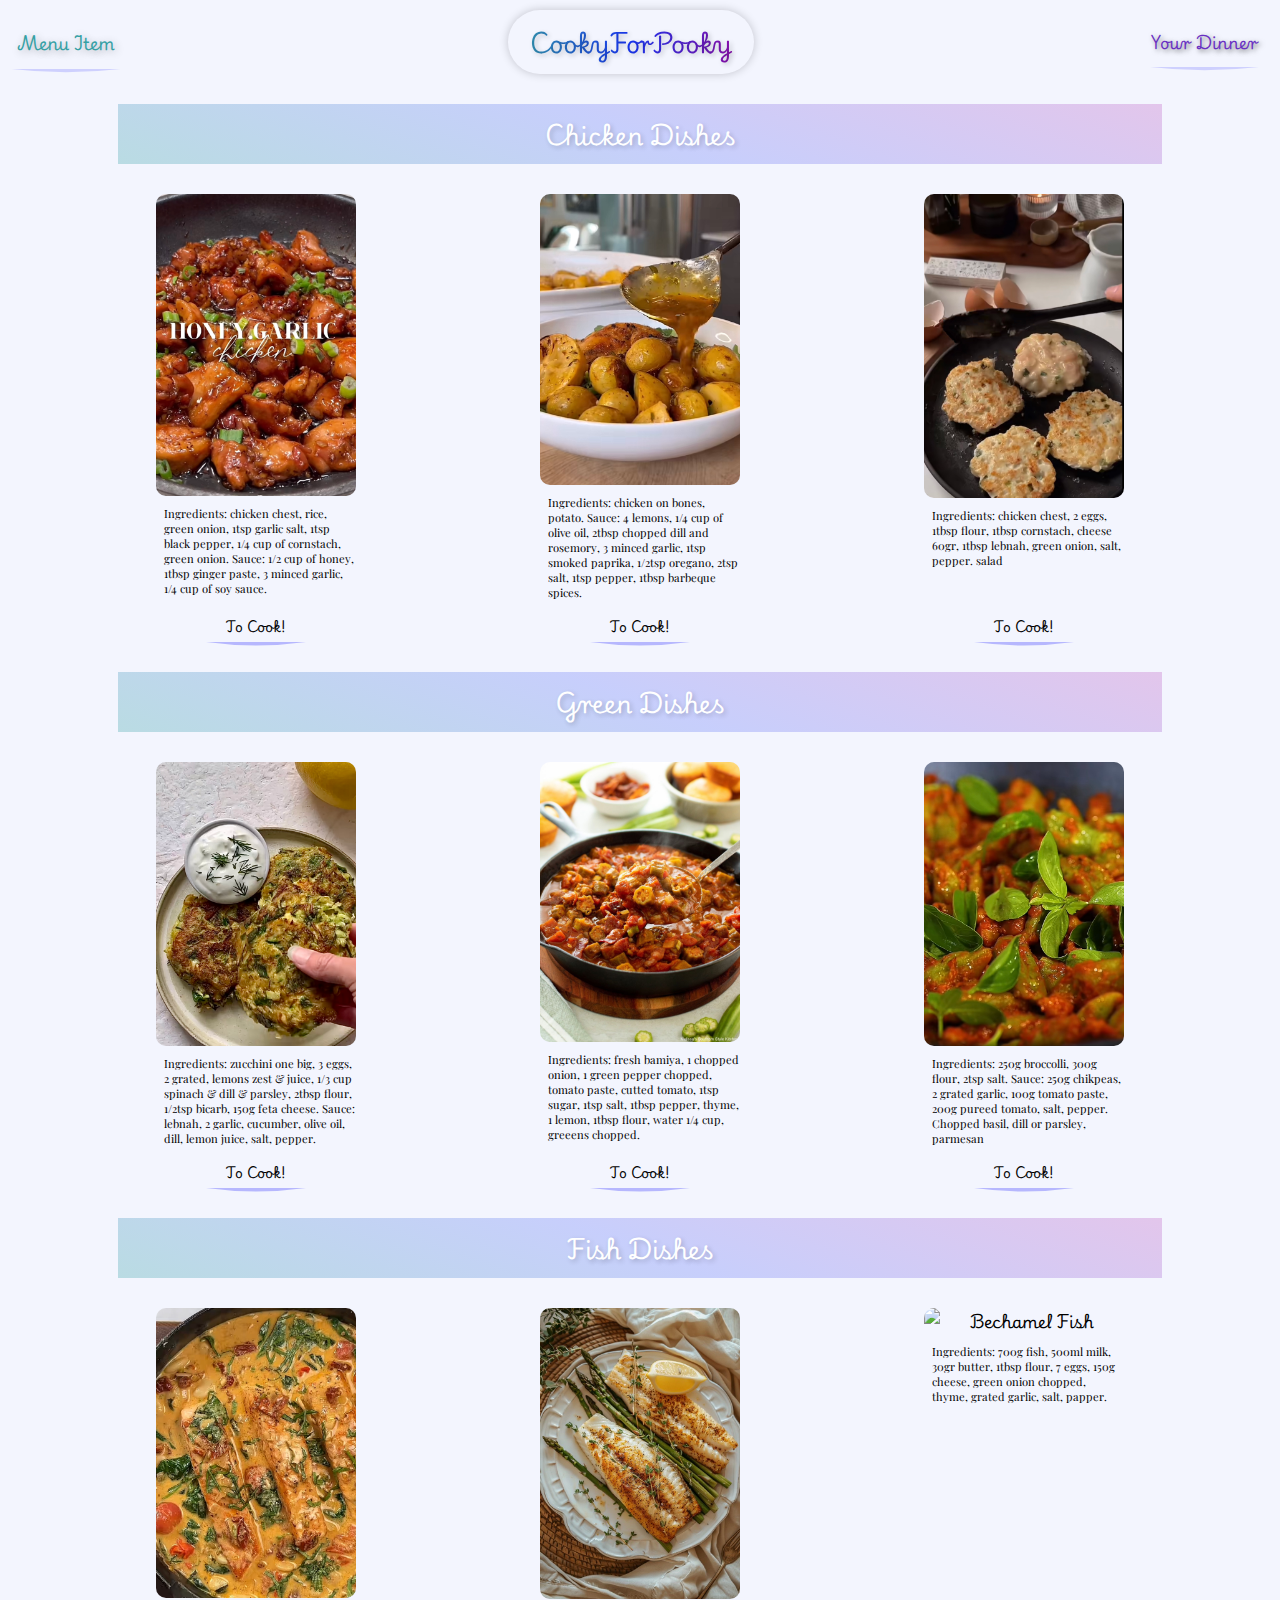
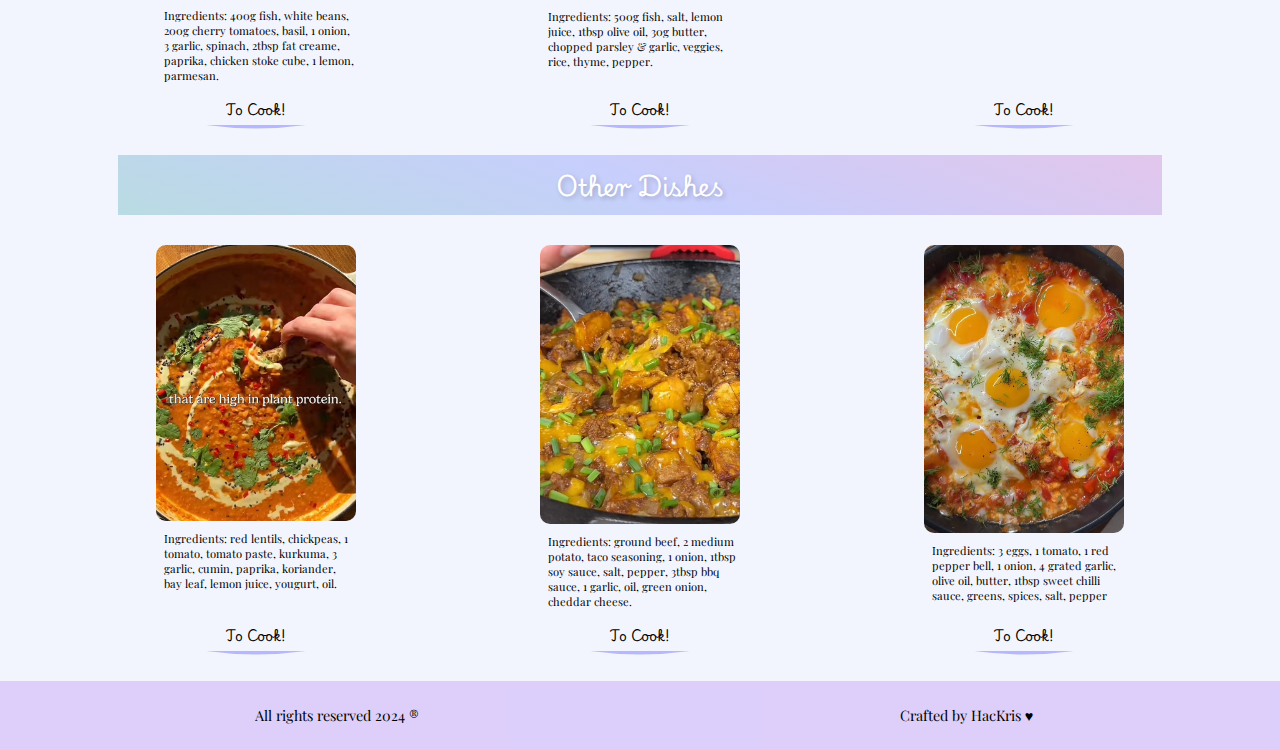
==== index.html @ 2b278604 "Commitik1" ====
<!DOCTYPE html>
<html lang="en">
<head>
    <meta charset="UTF-8">
    <meta name="viewport" content="width=device-width, initial-scale=1.0">
    <title>Cooking Recipes</title>
    <link rel="stylesheet" href="styles.css">
   <!-- Google cursive font -->
    <link rel="preconnect" href="https://fonts.googleapis.com">
<link rel="preconnect" href="https://fonts.gstatic.com" crossorigin>
<link href="https://fonts.googleapis.com/css2?family=Playwrite+HR+Lijeva:wght@100..400&display=swap" rel="stylesheet">
<!-- Google straight font -->
<link rel="preconnect" href="https://fonts.googleapis.com">
<link rel="preconnect" href="https://fonts.gstatic.com" crossorigin>
<link href="https://fonts.googleapis.com/css2?family=Playfair+Display:ital,wght@0,400..900;1,400..900&family=Playwrite+HR+Lijeva:wght@100..400&display=swap" rel="stylesheet">
</head>
<body>
    <div class="topDropBar">
        <header class="topbar">
            <button class="dropdown-button">
                Menu Item
                <svg width="100%" height="12" viewBox="0 5 100 11" xmlns="http://www.w3.org/2000/svg" style="position: absolute; bottom: -7px; left: 0;">
                    <path d="M0,5 Q50,11 100,5 T100,5 Q50,-2 0,5" fill="blue" opacity="0.15" />
                </svg>
                
            </button>
            
            <h3 class="brandName">CookyForPooky</h3>
            <button id="cartButton" onclick="toggleCart()" style="position: relative; background: none ">
                Your Dinner
                <svg width="100%" height="12" viewBox="0 5 100 11" xmlns="http://www.w3.org/2000/svg" style="position: absolute; bottom: -7px; left: 0;">
                    <path d="M0,5 Q50,11 100,5 T100,5 Q50,-2 0,5" fill="blue" opacity="0.15" />
                </svg>
            </button>
        </header>
        <ul class="dropdown-content">
            <li><a href="#">Chicken</a></li>
            <li><a href="#">Greens</a></li>
            <li><a href="#">Fish</a></li>
            <li><a href="#">Others</a></li>
        </ul>
    <main>
        
        <section id="chicken">
            <h2><a href="chicken.html">Chicken Dishes</a></h2>
            <div class="recipes-row">
                <div class="recipe">
                    <img src="images/chickenHonGarlic.jpg" alt="Chicken Dish 1">
                    <p>Ingredients: chicken chest, rice, green onion, 1tsp garlic salt, 1tsp black pepper, 1/4 cup of cornstach, green onion. Sauce: 1/2 cup of honey, 1tbsp ginger paste, 3 minced garlic, 1/4 cup of soy sauce.</p>
                    <button onclick="addToCart('Honey Soy Chicken')" style="position: relative;">
                        To Cook!
                        <svg width="100%" height="10" viewBox="0 5 100 10" xmlns="http://www.w3.org/2000/svg" style="position: absolute; bottom: -10px; left: 0;">
                            <path d="M0,5 Q50,12 100,5 T100,5 Q50,-5 0,5" fill="blue" opacity="0.25" />
                        </svg>
                        
                    </button>
                </div>
                <div class="recipe">
                    <img src="images/chickenPotato.jpg" alt="Lemony Chicken Potato">
                    <p>Ingredients: chicken on bones, potato. Sauce: 4 lemons, 1/4 cup of olive oil, 2tbsp chopped dill and rosemory, 3 minced garlic, 1tsp smoked paprika, 1/2tsp oregano, 2tsp salt, 1tsp pepper, 1tbsp barbeque spices. </p>
                    <button onclick="addToCart('Lemony Chicken Potato')" style="position: relative;">
                        To Cook!
                        <svg width="100%" height="10" viewBox="0 5 100 10" xmlns="http://www.w3.org/2000/svg" style="position: absolute; bottom: -10px; left: 0;">
                            <path d="M0,5 Q50,12 100,5 T100,5 Q50,-5 0,5" fill="blue" opacity="0.25" />
                        </svg>
                    </button>
                </div>
                <div class="recipe">
                    <img src="images/chickenCutlet.jpg" alt="Chicken Cutlet">
                    <p>Ingredients: chicken chest, 2 eggs, 1tbsp flour, 1tbsp cornstach, cheese 60gr, 1tbsp lebnah, green onion, salt, pepper.  salad</p>
                    <button onclick="addToCart('Chicken Cutlet')" style="position: relative;">
                        To Cook!
                        <svg width="100%" height="10" viewBox="0 5 100 10" xmlns="http://www.w3.org/2000/svg" style="position: absolute; bottom: -10px; left: 0;">
                            <path d="M0,5 Q50,12 100,5 T100,5 Q50,-5 0,5" fill="blue" opacity="0.25" />
                        </svg>
                    </button>
                </div>
            </div>
        </section>
        <section id="greens">
            <h2><a href="green.html">Green Dishes</a></h2>
            <div class="recipes-row">
                <div class="recipe">
                    <img src="images/zucchiniPancakes.jpg" alt="Zucchini Pancakes">
                    <p>Ingredients: zucchini one big, 3 eggs, 2 grated, lemons zest & juice, 1/3 cup spinach & dill & parsley, 2tbsp flour, 1/2tsp bicarb, 150g feta cheese. Sauce: lebnah, 2 garlic, cucumber, olive oil, dill, lemon juice, salt, pepper. </p>
                    <button onclick="addToCart('Zucchini Pancakes')" style="position: relative;">
                        To Cook!
                        <svg width="100%" height="10" viewBox="0 5 100 10" xmlns="http://www.w3.org/2000/svg" style="position: absolute; bottom: -10px; left: 0;">
                            <path d="M0,5 Q50,12 100,5 T100,5 Q50,-5 0,5" fill="blue" opacity="0.25" />
                        </svg>
                    </button>
                </div>
                <div class="recipe">
                    <img src="images/bamiya.JPG" alt="Bamiya Tomato">
                    <p>Ingredients: fresh bamiya, 1 chopped onion, 1 green pepper chopped, tomato paste, cutted tomato, 1tsp sugar, 1tsp salt, 1tbsp pepper, thyme, 1 lemon, 1tbsp flour, water 1/4 cup, greeens chopped.</p>
                    <button onclick="addToCart('Bamiya Tomato')" style="position: relative;">
                        To Cook!
                        <svg width="100%" height="10" viewBox="0 5 100 10" xmlns="http://www.w3.org/2000/svg" style="position: absolute; bottom: -10px; left: 0;">
                            <path d="M0,5 Q50,12 100,5 T100,5 Q50,-5 0,5" fill="blue" opacity="0.25" />
                        </svg>
                    </button>
                </div>
                <div class="recipe">
                    <img src="images/brocolliMacaroni.jpg" alt="Broccoli Pasta">
                    <p>Ingredients: 250g broccolli, 300g flour, 2tsp salt. Sauce: 250g chikpeas, 2 grated garlic, 100g tomato paste, 200g pureed tomato, salt, pepper. Chopped basil, dill or parsley, parmesan  </p>
                    <button onclick="addToCart('Broccoli Pasta')" style="position: relative;">
                        To Cook!
                        <svg width="100%" height="10" viewBox="0 5 100 10" xmlns="http://www.w3.org/2000/svg" style="position: absolute; bottom: -10px; left: 0;">
                            <path d="M0,5 Q50,12 100,5 T100,5 Q50,-5 0,5" fill="blue" opacity="0.25" />
                        </svg>
                    </button>
                </div>
            </div>
        </section>
        <section id="fish">
            <h2><a href="fish.html">Fish Dishes</a></h2>
            <div class="recipes-row">
                <div class="recipe">
                    <img src="images/tuscanFish.jpg" alt="Tuscan Fish">
                    <p>Ingredients: 400g fish, white beans, 200g cherry tomatoes, basil, 1 onion, 3 garlic, spinach, 2tbsp fat creame, paprika, chicken stoke cube, 1 lemon, parmesan. </p>
                    <button onclick="addToCart('Tuscan Fish')" style="position: relative;">
                        To Cook!
                        <svg width="100%" height="10" viewBox="0 5 100 10" xmlns="http://www.w3.org/2000/svg" style="position: absolute; bottom: -10px; left: 0;">
                            <path d="M0,5 Q50,12 100,5 T100,5 Q50,-5 0,5" fill="blue" opacity="0.25" />
                        </svg>
                    </button>
                </div>
                <div class="recipe">
                    <img src="images/fishOnRice.JPG" alt="Fish Rice Veggies">
                    <p>Ingredients: 500g fish, salt, lemon juice, 1tbsp olive oil, 30g butter, chopped parsley & garlic, veggies, rice, thyme, pepper. </p>
                    <button onclick="addToCart('Fish Rice Veggies')" style="position: relative;">
                        To Cook!
                        <svg width="100%" height="10" viewBox="0 5 100 10" xmlns="http://www.w3.org/2000/svg" style="position: absolute; bottom: -10px; left: 0;">
                            <path d="M0,5 Q50,12 100,5 T100,5 Q50,-5 0,5" fill="blue" opacity="0.25" />
                        </svg>
                    </button>
                </div>
                <div class="recipe">
                    <img src="images/bechamelFish.JPG" alt="Bechamel Fish">
                    <p>Ingredients: 700g fish, 500ml milk, 30gr butter, 1tbsp flour, 7 eggs, 150g cheese, green onion chopped, thyme, grated garlic, salt, papper.</p>
                    <button onclick="addToCart('Bechamel Fish')" style="position: relative;">
                        To Cook!
                        <svg width="100%" height="10" viewBox="0 5 100 10" xmlns="http://www.w3.org/2000/svg" style="position: absolute; bottom: -10px; left: 0;">
                            <path d="M0,5 Q50,12 100,5 T100,5 Q50,-5 0,5" fill="blue" opacity="0.25" />
                        </svg>
                    </button>
                </div>
            </div>
        </section>
        <section id="otherDishes">
            <h2><a href="other.html">Other Dishes</a></h2>
            <div class="recipes-row">
                <div class="recipe">
                    <img src="images/redLentilChickpeas.jpg" alt="Lentil Chickpeas">
                    <p>Ingredients: red lentils, chickpeas, 1 tomato, tomato paste, kurkuma, 3 garlic, cumin, paprika, koriander, bay leaf, lemon juice, yougurt, oil. </p>
                    <button onclick="addToCart('Lentil Chickpeas')" style="position: relative;">
                        To Cook!
                        <svg width="100%" height="10" viewBox="0 5 100 10" xmlns="http://www.w3.org/2000/svg" style="position: absolute; bottom: -10px; left: 0;">
                            <path d="M0,5 Q50,12 100,5 T100,5 Q50,-5 0,5" fill="blue" opacity="0.25" />
                        </svg>
                    </button>
                </div>
                <div class="recipe">
                    <img src="images/beefPotatoSkillet.jpg" alt="Beef Potato Skillet">
                    <p>Ingredients: ground beef, 2 medium potato, taco seasoning, 1 onion, 1tbsp soy sauce, salt, pepper, 3tbsp bbq sauce, 1 garlic, oil, green onion, cheddar cheese.   </p>
                    <button onclick="addToCart('Beef Potato Skillet')" style="position: relative;">
                        To Cook!
                        <svg width="100%" height="10" viewBox="0 5 100 10" xmlns="http://www.w3.org/2000/svg" style="position: absolute; bottom: -10px; left: 0;">
                            <path d="M0,5 Q50,12 100,5 T100,5 Q50,-5 0,5" fill="blue" opacity="0.25" />
                        </svg>
                    </button>
                </div>
                <div class="recipe">
                    <img src="images/tomatoEggs.jpg" alt="Tomato Eggs">
                    <p>Ingredients: 3 eggs, 1 tomato, 1 red pepper bell, 1 onion, 4 grated garlic, olive oil, butter, 1tbsp sweet chilli sauce, greens, spices, salt, pepper </p>
                    <button onclick="addToCart('Tomato Eggs')" style="position: relative;">
                        To Cook!
                        <svg width="100%" height="10" viewBox="0 5 100 10" xmlns="http://www.w3.org/2000/svg" style="position: absolute; bottom: -10px; left: 0;">
                            <path d="M0,5 Q50,12 100,5 T100,5 Q50,-5 0,5" fill="blue" opacity="0.25" />
                        </svg>
                    </button>
                </div>
            </div>
        </section>

    <div id="cartWindow" class="hidden">
        <h3>🫐 Your Dinner 🫐 </h3>
        <ul id="cartList"></ul>
    </div>
    <footer>
        <div>     
            <p>All rights reserved 2024 &reg;</p>
            <p>Crafted by HacKris &hearts;</p>
        </div>
    </footer>
    <script src="script.js"></script>
    <script src="cart.js"></script>
    </main>
</body>
</html>
---- styles.css ----
/* General Styles */
body {
    font-family: "Playwrite HR Lijeva", cursive;
    margin: 0;
    padding: 0;
    background-color: rgb(24, 53, 243, 0.05);
    
}

.topDropBar {
    text-align: center;
    color: black; 
    height: 4.5rem; 
    width: 100%;
}

.topbar {
    display: flex;
    justify-content: space-between;
    list-style: none;
    margin: 0;
    padding: 0;
    color: black; 
}
.brandName {
    display: inline-block; 
    background: linear-gradient(90deg, 
    rgb(52, 160, 164),rgb(24, 53, 243), rgb(161, 9, 161));
    -webkit-background-clip: text; 
    background-clip: text; 
    color: transparent;
    font-size: 1.5rem;
    font-weight: bold; 
    padding: 10px 20px;
    border-radius: 50px;
    text-align: center; 
    border: 2px solid transparent; 
    box-shadow: 0 0 10px rgba(0, 0, 0, 0.2); 
    margin: 10px;
    text-shadow: 2px 2px 5px rgba(0, 0, 0, 0.2);
}

p{
    font-family: "Playfair Display", serif;
    font-size: 0.7rem;
    text-align: start;
    padding-left: 8px;
}

h2 {
    text-align: center; 
    color: white;
    text-shadow: 2px 2px 5px rgba(0, 0, 0, 0.2);
    background: linear-gradient(20deg, 
    rgb(52, 160, 164, 0.3),rgb(24, 53, 243, 0.2), rgb(161, 9, 161, 0.2));
    padding: 10px;
    width: 80%;
    margin: 20px auto;
}
h2 a{
    text-decoration: none;
    color: white;
    text-decoration-line: none;
}

.recipes-row {
    display: flex;
    justify-content: space-around;
    margin: 20px auto;
    width: 90%;
    gap: 1px;
}

.recipe {
    display: flex;
    flex-direction: column; /* Stack items vertically */
    justify-content: space-between; /* Distribute space evenly */
    align-items: center; /* Center-align items horizontally */
    text-align: center; 
    padding: 10px;
    width: 200px; /* Ensure consistent width for recipes */
    min-height: 300px;
}
.recipe p{
    margin: 10px 0;
    flex: 1; 
}
.recipe img {
    width: 100%;
    border-radius: 10px;
}
 .recipe button{
    align-self: stretch; /* Makes buttons consistent in width */
    border: none;
    border-radius: 5px;
    cursor: pointer;
    text-align: center;
    background-color: transparent;
    padding: 5px;
    font-family:"Playwrite HR Lijeva", cursive;
    font-weight: 900;
 
}

.recipe button:hover {
    background-color: rgb(210, 190, 239, 0.8);
    border-radius: 20px;
    padding: 8px 12px;
    cursor: pointer;
}

/* Dropdown Btn */
.dropdown-button {
    font-family: "Playwrite HR Lijeva", cursive;
    position: relative;
    color: rgb(52, 160, 164);
    font-size: 1.05rem;
    font-weight: bold;
    border: none;
    cursor: pointer;
    padding: 0 7px;
    background: none;
    text-align: center;
    margin: 10px;
    text-shadow: 2px 2px 8px rgba(0, 0, 0, 0.3);
}


  .dropdown-content {
    border: 3px solid rgb(210, 190, 239, 0.8);
    background-color: white;
    text-align: center;
    list-style: none;
    display: none;
    margin-left: 20px;
    border-radius: 10px;
    position: absolute;
    padding: 30px 20px;
 
    min-width: 160px;
    box-shadow: 0px 8px 16px 0px rgba(0,0,0,0.2);
    z-index: 1;
  }
  .dropdown-content a {
    text-decoration: none;
    color: black;
  }
  .dropdown-content li{
    padding: 8px 0px;
  }
  .show {
    display: block;
  }
/* Dropdown Btn Ends */


/* Cart Section Beggins*/

#cartButton{
    color: #6930c3;
    border: none;
    cursor: pointer;
    font-size: 1rem;
    font-weight: bold; 
    padding: 0px 7px;
    border-radius:20px;
    text-align: center; 
    border: 2px solid transparent; 
    text-shadow: 2px 2px 5px rgba(0, 0, 0, 0.5);
    margin: 10px;
    padding: 0 10px; 
    font-family: "Playwrite HR Lijeva", cursive;
}

#cartWindow {
    position: fixed;
    top: 20%;
    left: 50%;
    transform: translate(-50%, -20%);
    background: white;
    border: 3px solid rgb(210, 190, 239, 0.8);
    padding: 30px 30px 37px 30px;
    width: 300px;
    border-radius: 8px;
    box-shadow: 0 5px 15px rgba(0, 0, 0, 0.3);
    z-index: 1000;
    display: none;
}

.hidden-overlay {
    display: none;
    position: fixed;
    top: 0;
    left: 0;
    width: 100%;
    height: 100%;
    background: rgba(0, 0, 0, 0.5);
    z-index: 999;
}

.visible-overlay {
    display: block;
}

#cartList {
    list-style: none;
    padding: 12px;
    margin: 0;
}

#cartList li {
    margin-bottom: 10px; 
}

#cartList li button{
    border-radius: 20px;
}
/* Cart Section Ends */
footer{
    background-color: rgb(187, 150, 246, 0.4);
    padding: 10px;
}

footer div{
    display: flex;
    flex-direction: row;
    justify-content: space-around;
}
footer div p {
    font-size: 0.9rem; 
}
.backToMain a{
    text-decoration: none;
    color: white;
    font-family: "Playwrite HR Lijeva", cursive; 
    font-weight: 700;
    text-shadow: 2px 2px 5px rgba(0, 0, 0, 0.2);
    font-size: 1rem;
}
.backToMain{
    border: none;
    padding: 10px 50px; 
    background: linear-gradient(20deg, 
    rgb(52, 160, 164, 0.3),rgb(24, 53, 243, 0.2), rgb(161, 9, 161, 0.2));
}
.buttonBack{
    display: flex;
    align-items: center;
    justify-content: space-around;
    margin-top: 30px;
}
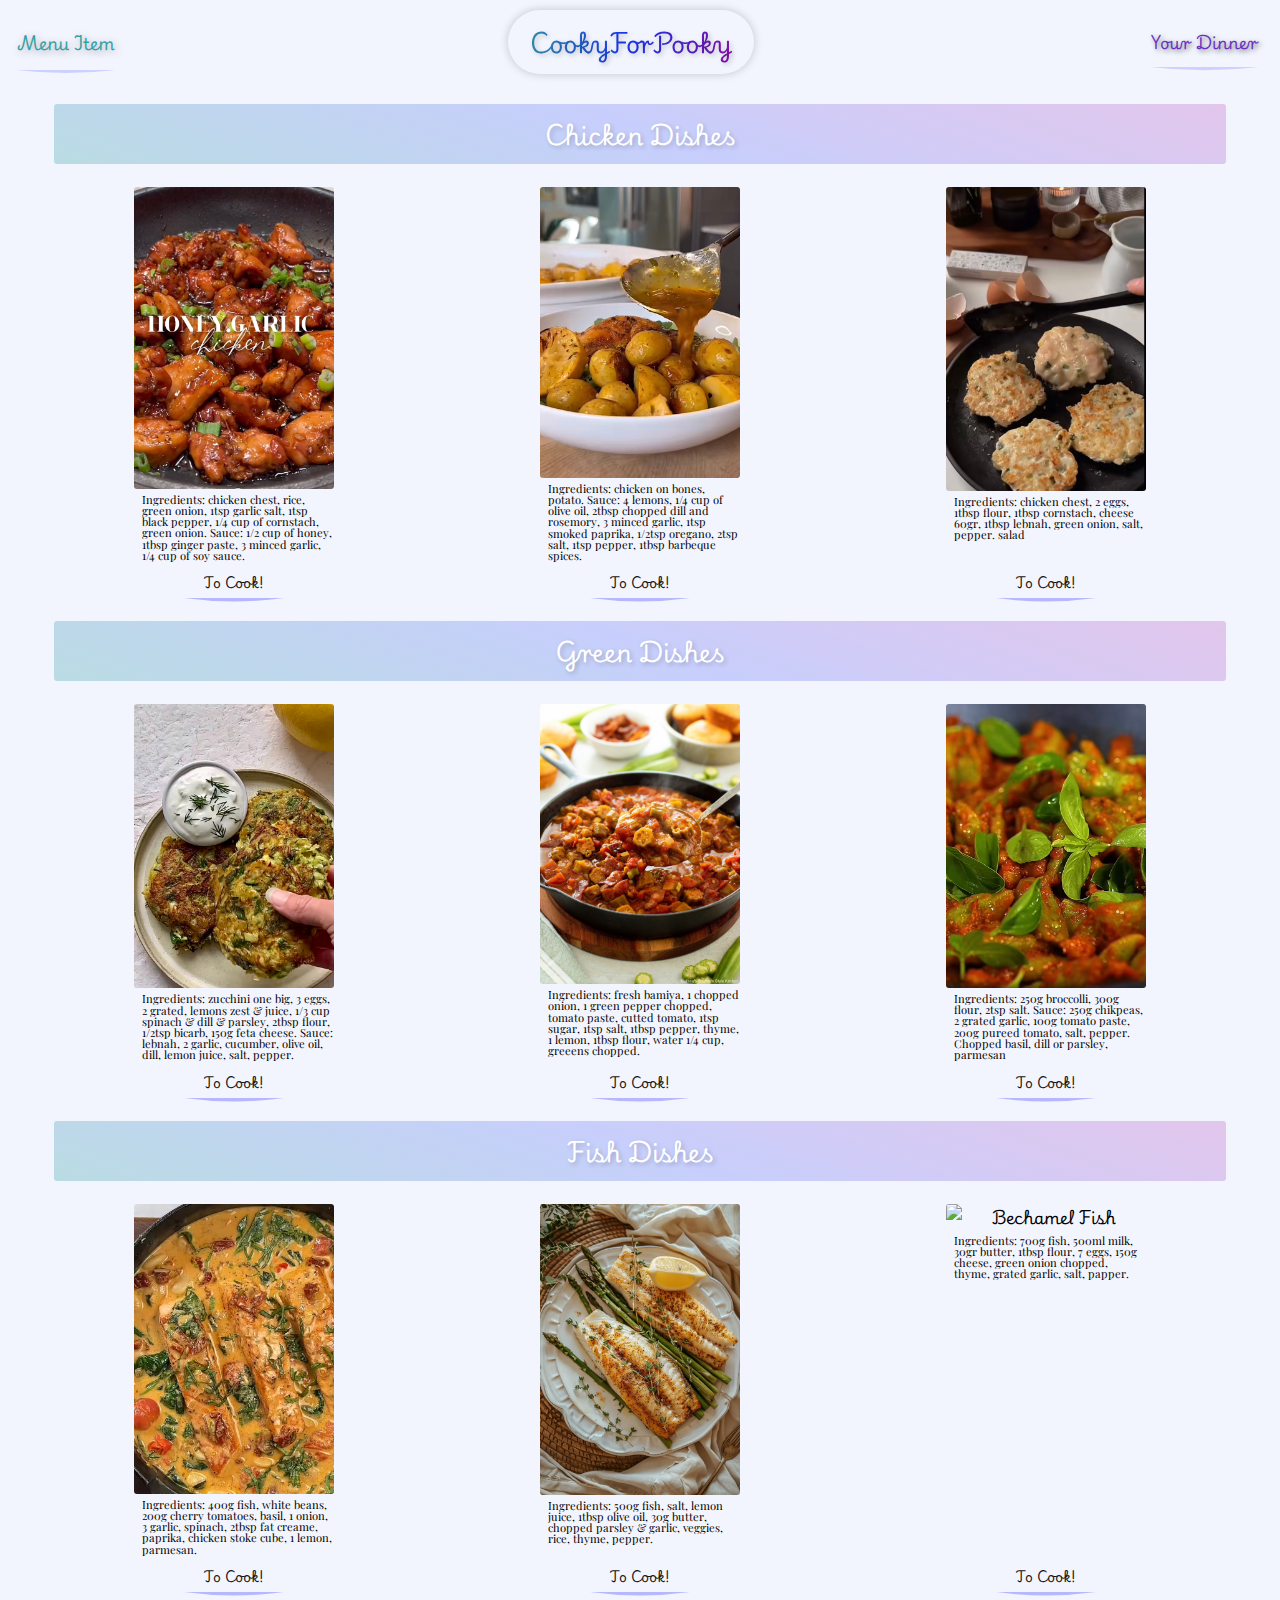
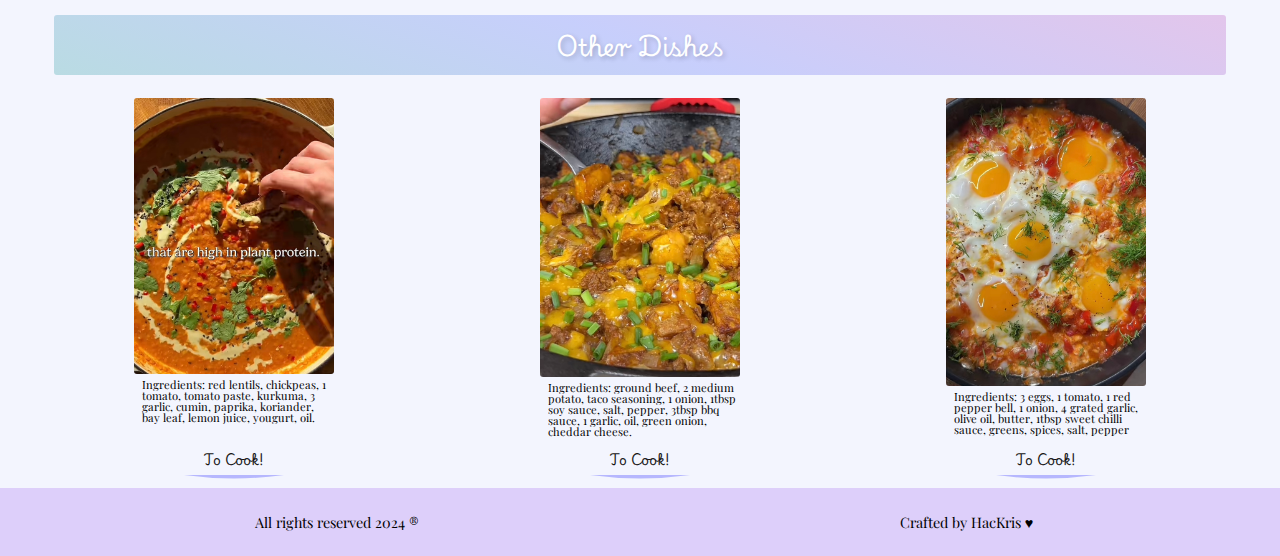
==== commit 18560568: "commitik2" ====
--- a/index.html
+++ b/index.html
@@ -19,7 +19,7 @@
         <header class="topbar">
             <button class="dropdown-button">
                 Menu Item
-                <svg width="100%" height="12" viewBox="0 5 100 11" xmlns="http://www.w3.org/2000/svg" style="position: absolute; bottom: -7px; left: 0;">
+                <svg width="100%" height="11" viewBox="0 5 100 11" xmlns="http://www.w3.org/2000/svg" style="position: absolute; bottom: -7px; left: 0;">
                     <path d="M0,5 Q50,11 100,5 T100,5 Q50,-2 0,5" fill="blue" opacity="0.15" />
                 </svg>
                 
--- a/styles.css
+++ b/styles.css
@@ -40,6 +40,7 @@
     text-shadow: 2px 2px 5px rgba(0, 0, 0, 0.2);
 }
 
+
 p{
     font-family: "Playfair Display", serif;
     font-size: 0.7rem;
@@ -54,8 +55,9 @@
     background: linear-gradient(20deg, 
     rgb(52, 160, 164, 0.3),rgb(24, 53, 243, 0.2), rgb(161, 9, 161, 0.2));
     padding: 10px;
-    width: 80%;
+    width: 90%;
     margin: 20px auto;
+    border-radius: 3px;
 }
 h2 a{
     text-decoration: none;
@@ -66,31 +68,33 @@
 .recipes-row {
     display: flex;
     justify-content: space-around;
-    margin: 20px auto;
-    width: 90%;
+    margin: 10px auto; 
+    width: 95%;
     gap: 1px;
+    padding: 0px;
 }
 
 .recipe {
     display: flex;
-    flex-direction: column; /* Stack items vertically */
-    justify-content: space-between; /* Distribute space evenly */
-    align-items: center; /* Center-align items horizontally */
-    text-align: center; 
-    padding: 10px;
-    width: 200px; /* Ensure consistent width for recipes */
+    flex-direction: column; 
+    justify-content: space-between; 
+    align-items: center;
+    text-align: center; 
+    padding: 3px;
+    width: 200px;
     min-height: 300px;
 }
 .recipe p{
-    margin: 10px 0;
+    margin: 5px 0;
     flex: 1; 
+    line-height: 1em;
 }
 .recipe img {
     width: 100%;
-    border-radius: 10px;
+    border-radius: 3px;
 }
  .recipe button{
-    align-self: stretch; /* Makes buttons consistent in width */
+    align-self: stretch; 
     border: none;
     border-radius: 5px;
     cursor: pointer;
@@ -99,6 +103,7 @@
     padding: 5px;
     font-family:"Playwrite HR Lijeva", cursive;
     font-weight: 900;
+    color: rgb(21, 20, 20);
  
 }
 
@@ -248,4 +253,45 @@
     align-items: center;
     justify-content: space-around;
     margin-top: 30px;
+}
+@media (max-width: 768px) {
+    .brandName {
+
+        text-align: center;
+        width: 40%; 
+        font-size: 1rem;
+        padding: 10px 10px; 
+        border-radius: 30px;
+        margin: px;
+        text-shadow: 2px 2px 5px rgba(0, 0, 0, 0.2);
+    }
+    .dropdown-button{
+        font-size: 0.8em;
+        margin-right: 15px;
+        line-height: 1.3em;
+    }
+    #cartButton{
+        font-size: 0.8rem;
+        line-height: 1.3em;
+        padding-bottom: 2px;
+    }
+    h2{
+        width: 93%; 
+        padding: 0.05em 0 0.3em 0;
+        margin: 10px auto;
+    }
+    h2 a{
+        font-size: 0.8em;
+    }
+    .recipe button{
+        margin-bottom: 1em;
+    }
+    .recipe p{
+        font-size: 0.6em;
+        width: 100%;
+        line-height: 0.9em;
+    }
+    img{
+        min-height: 180px;
+    }
 }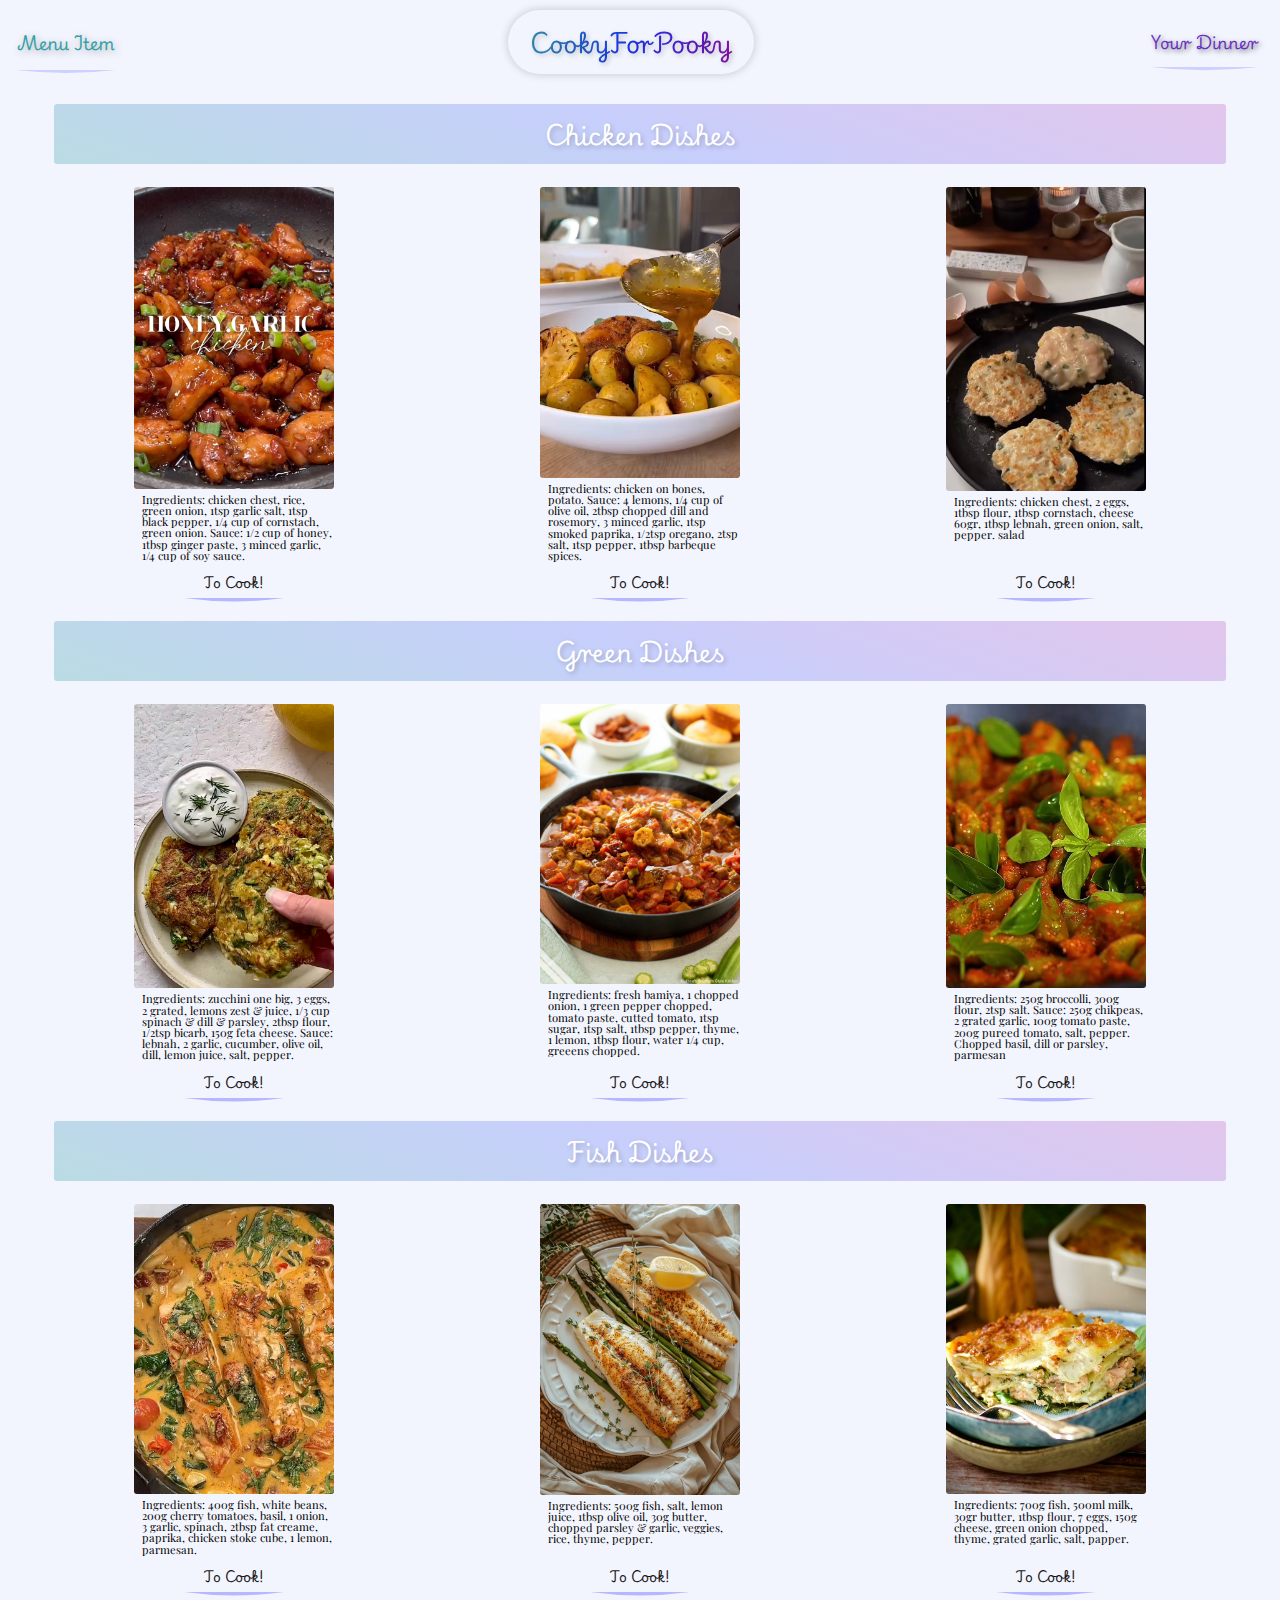
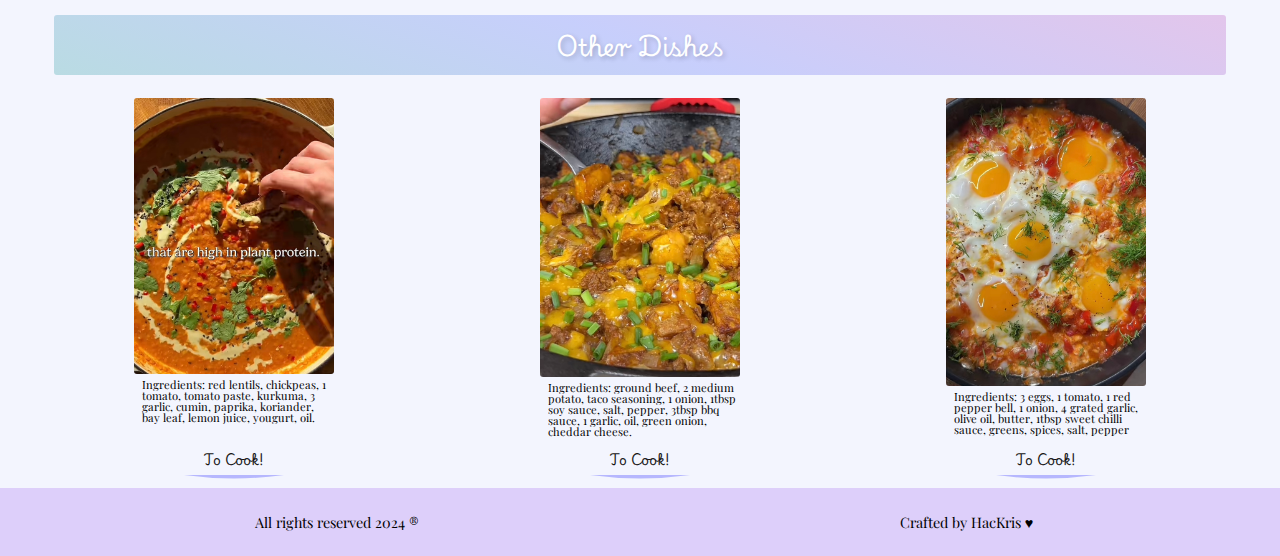
==== commit 99707f76: "commitik7" ====
--- a/index.html
+++ b/index.html
@@ -136,7 +136,7 @@
                     </button>
                 </div>
                 <div class="recipe">
-                    <img src="images/bechamelFish.JPG" alt="Bechamel Fish">
+                    <img src="images/bechamelFish.jpg" alt="Bechamel Fish">
                     <p>Ingredients: 700g fish, 500ml milk, 30gr butter, 1tbsp flour, 7 eggs, 150g cheese, green onion chopped, thyme, grated garlic, salt, papper.</p>
                     <button onclick="addToCart('Bechamel Fish')" style="position: relative;">
                         To Cook!
--- a/styles.css
+++ b/styles.css
@@ -262,18 +262,19 @@
         font-size: 1rem;
         padding: 10px 10px; 
         border-radius: 30px;
-        margin: px;
-        text-shadow: 2px 2px 5px rgba(0, 0, 0, 0.2);
+        text-shadow: 2px 2px 15px rgba(0, 0, 0, 0.25);
     }
     .dropdown-button{
         font-size: 0.8em;
         margin-right: 15px;
         line-height: 1.3em;
+        text-shadow: 2px 2px 8px rgba(0, 0, 0, 0.18); 
     }
     #cartButton{
         font-size: 0.8rem;
         line-height: 1.3em;
         padding-bottom: 2px;
+        text-shadow: 2px 2px 8px rgba(0, 0, 0, 0.2);
     }
     h2{
         width: 93%; 
